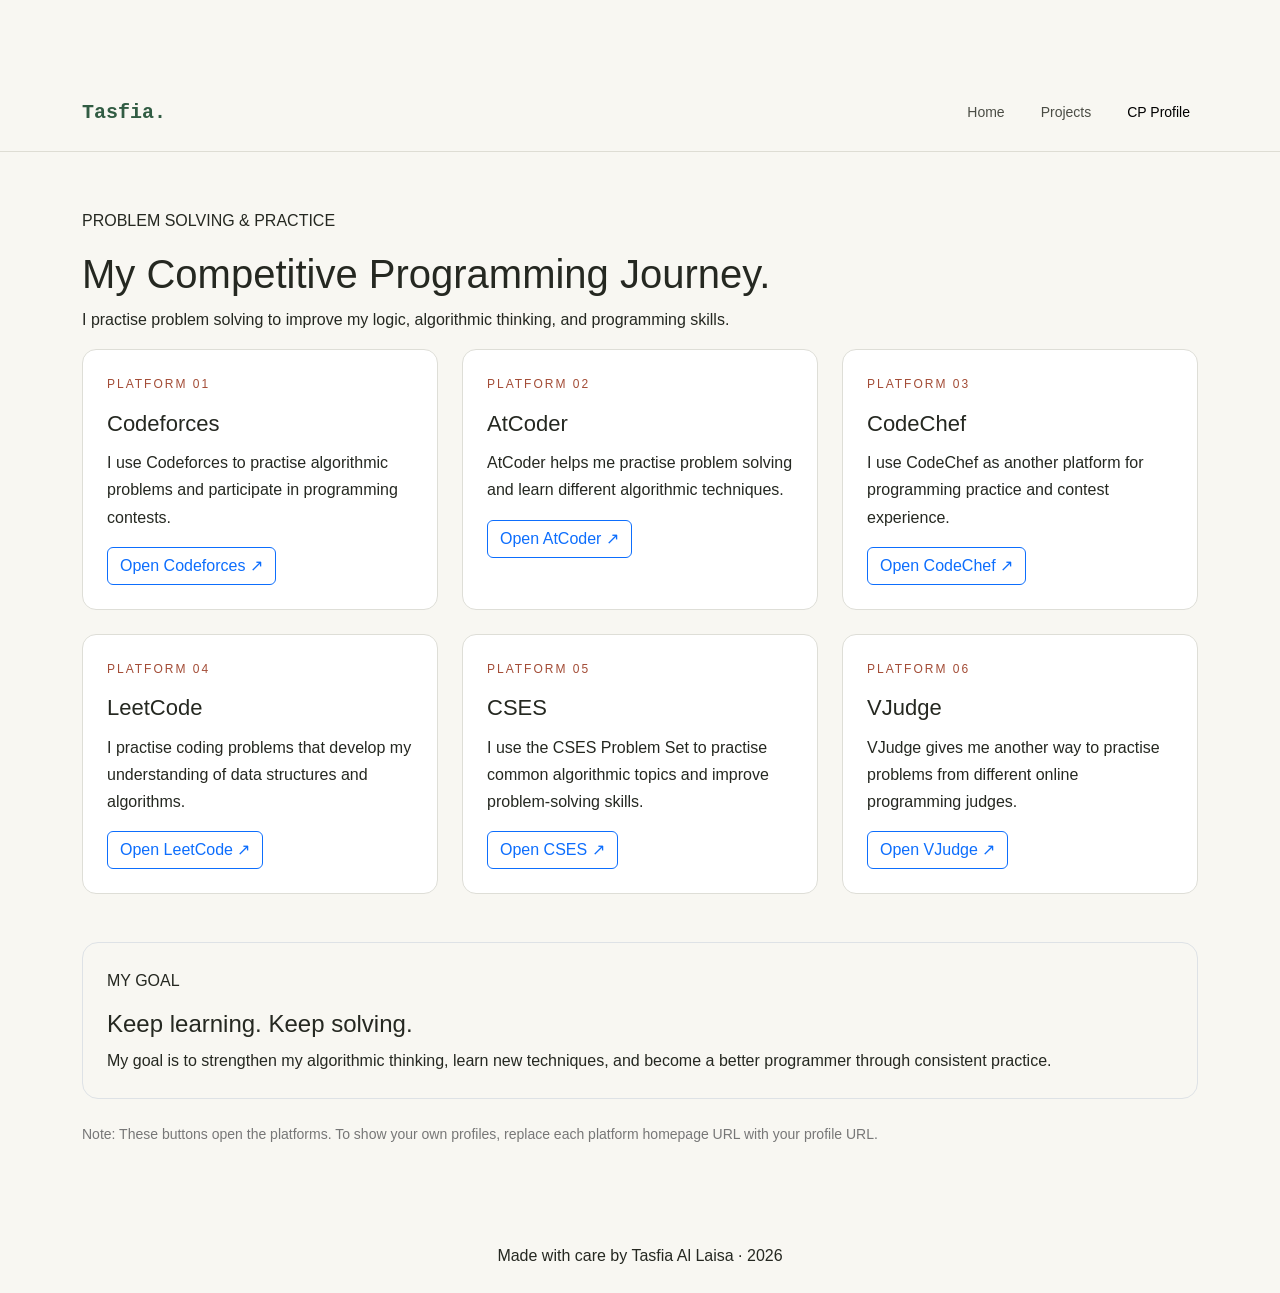
==== programming.html @ ba426640 "Initial project upload" ====
<!DOCTYPE html>
<html lang="en">
<head>
    <meta charset="UTF-8">
    <meta name="viewport" content="width=device-width, initial-scale=1.0">
    <title>CP Profile | Tasfia</title>

    <link href="https://cdn.jsdelivr.net/npm/bootstrap@5.3.3/dist/css/bootstrap.min.css"
          rel="stylesheet">
    <link rel="stylesheet" href="style.css">

    <style>
        body {
            padding-top: 75px;
        }

        .cp-page {
            padding: 55px 0;
        }

        .cp-card {
            padding: 24px;
            height: 100%;
            border: 1px solid #deded7;
            border-radius: 14px;
            background: var(--bs-body-bg, white);
        }

        .cp-number {
            font-size: 12px;
            letter-spacing: 2px;
            color: #a34c36;
        }

        .cp-card h2 {
            font-size: 22px;
            margin: 12px 0;
        }

        .cp-card p {
            line-height: 1.7;
        }

        .cp-card a {
            text-decoration: none;
        }

        .cp-note {
            color: #777;
            font-size: 14px;
        }
    </style>
</head>

<body>
    <nav class="navbar navbar-expand-lg fixed-top portfolio-nav">
        <div class="container">
            <a class="navbar-brand fw-bold" href="index.html">
                Tasfia<span>.</span>
            </a>

            <button class="navbar-toggler" type="button"
                    data-bs-toggle="collapse" data-bs-target="#mainNavbar"
                    aria-controls="mainNavbar" aria-expanded="false"
                    aria-label="Toggle navigation">
                <span class="navbar-toggler-icon"></span>
            </button>

            <div class="collapse navbar-collapse" id="mainNavbar">
                <ul class="navbar-nav ms-auto align-items-lg-center gap-lg-2">
                    <li class="nav-item">
                        <a class="nav-link" href="index.html">Home</a>
                    </li>
                    <li class="nav-item">
                        <a class="nav-link" href="projects.html">Projects</a>
                    </li>
                    <li class="nav-item">
                        <a class="nav-link active" href="programming.html">CP Profile</a>
                    </li>
                </ul>
            </div>
        </div>
    </nav>

    <main class="cp-page">
        <div class="container">
            <div class="section-heading">
                <p class="eyebrow">PROBLEM SOLVING & PRACTICE</p>
                <h1>My Competitive <span class="gradient-text">Programming Journey.</span></h1>
                <p>
                    I practise problem solving to improve my logic, algorithmic
                    thinking, and programming skills.
                </p>
            </div>

            <div class="row g-4">

                <div class="col-md-6 col-lg-4">
                    <div class="cp-card">
                        <p class="cp-number">PLATFORM 01</p>
                        <h2>Codeforces</h2>
                        <p>
                            I use Codeforces to practise algorithmic problems
                            and participate in programming contests.
                        </p>
                        <a href="https://codeforces.com/"
                           target="_blank" rel="noopener noreferrer"
                           class="btn btn-outline-primary">
                            Open Codeforces ↗
                        </a>
                    </div>
                </div>

                <div class="col-md-6 col-lg-4">
                    <div class="cp-card">
                        <p class="cp-number">PLATFORM 02</p>
                        <h2>AtCoder</h2>
                        <p>
                            AtCoder helps me practise problem solving and
                            learn different algorithmic techniques.
                        </p>
                        <a href="https://atcoder.jp/"
                           target="_blank" rel="noopener noreferrer"
                           class="btn btn-outline-primary">
                            Open AtCoder ↗
                        </a>
                    </div>
                </div>

                <div class="col-md-6 col-lg-4">
                    <div class="cp-card">
                        <p class="cp-number">PLATFORM 03</p>
                        <h2>CodeChef</h2>
                        <p>
                            I use CodeChef as another platform for programming
                            practice and contest experience.
                        </p>
                        <a href="https://www.codechef.com/"
                           target="_blank" rel="noopener noreferrer"
                           class="btn btn-outline-primary">
                            Open CodeChef ↗
                        </a>
                    </div>
                </div>

                <div class="col-md-6 col-lg-4">
                    <div class="cp-card">
                        <p class="cp-number">PLATFORM 04</p>
                        <h2>LeetCode</h2>
                        <p>
                            I practise coding problems that develop my
                            understanding of data structures and algorithms.
                        </p>
                        <a href="https://leetcode.com/"
                           target="_blank" rel="noopener noreferrer"
                           class="btn btn-outline-primary">
                            Open LeetCode ↗
                        </a>
                    </div>
                </div>

                <div class="col-md-6 col-lg-4">
                    <div class="cp-card">
                        <p class="cp-number">PLATFORM 05</p>
                        <h2>CSES</h2>
                        <p>
                            I use the CSES Problem Set to practise common
                            algorithmic topics and improve problem-solving skills.
                        </p>
                        <a href="https://cses.fi/problemset/"
                           target="_blank" rel="noopener noreferrer"
                           class="btn btn-outline-primary">
                            Open CSES ↗
                        </a>
                    </div>
                </div>

                <div class="col-md-6 col-lg-4">
                    <div class="cp-card">
                        <p class="cp-number">PLATFORM 06</p>
                        <h2>VJudge</h2>
                        <p>
                            VJudge gives me another way to practise problems
                            from different online programming judges.
                        </p>
                        <a href="https://vjudge.net/"
                           target="_blank" rel="noopener noreferrer"
                           class="btn btn-outline-primary">
                            Open VJudge ↗
                        </a>
                    </div>
                </div>

            </div>

            <div class="mt-5 p-4 rounded-4 border">
                <p class="eyebrow">MY GOAL</p>
                <h2 class="h4">Keep learning. Keep solving.</h2>
                <p class="mb-0">
                    My goal is to strengthen my algorithmic thinking,
                    learn new techniques, and become a better programmer
                    through consistent practice.
                </p>
            </div>

            <p class="cp-note mt-4">
                Note: These buttons open the platforms. To show your own
                profiles, replace each platform homepage URL with your profile URL.
            </p>
        </div>
    </main>

    <footer class="py-4 text-center">
        <p class="mb-0">Made with care by Tasfia Al Laisa · 2026</p>
    </footer>

    <script src="https://cdn.jsdelivr.net/npm/bootstrap@5.3.3/dist/js/bootstrap.bundle.min.js"></script>
</body>
</html>
---- style.css ----
/* General Settings */
* {
    margin: 0;
    padding: 0;
    box-sizing: border-box;
}

html {
    scroll-behavior: smooth;
    scroll-padding-top: 85px;
}

body {
    font-family: 'DM Sans', sans-serif;
    background-color: #f8f7f2;
    color: #252821;
    line-height: 1.7;
}

/* Navigation Bar */
.navbar {
    background-color: #f8f7f2;
    border-bottom: 1px solid #deddd4;
    padding: 16px 0;
    position: sticky;
    top: 0;
    z-index: 1000;
}

.navbar-brand {
    font-family: 'Space Mono', monospace;
    font-size: 20px;
    font-weight: bold;
    color: #315c43;
}

.navbar-brand:hover {
    color: #315c43;
}

.nav-link {
    color: #4b4d45;
    font-size: 14px;
    margin-left: 12px;
}

.nav-link:hover {
    color: #315c43;
}

.theme-btn {
    background-color: transparent;
    border: 1px solid #315c43;
    border-radius: 5px;
    padding: 6px 12px;
    color: #315c43;
    cursor: pointer;
    font-family: inherit;
}

/* Hero Section */
.hero-section {
    padding: 55px 0;
    background-color: #f8f7f2;
    background-image:
        linear-gradient(#e9e7dd 1px, transparent 1px),
        linear-gradient(90deg, #e9e7dd 1px, transparent 1px);
    background-size: 32px 32px;
}

.small-label {
    font-family: 'Space Mono', monospace;
    font-size: 11px;
    letter-spacing: 2px;
    color: #52775c;
    margin-bottom: 18px;
}

.hero-title {
    font-size: clamp(38px, 5vw, 65px);
    font-weight: 700;
    line-height: 1.15;
    margin-bottom: 24px;
}

.hero-title span {
    color: #315c43;
}

.hero-description {
    max-width: 550px;
    font-size: 17px;
    color: #606258;
    margin-bottom: 28px;
}

.hero-buttons {
    display: flex;
    flex-wrap: wrap;
    gap: 12px;
}

.main-btn {
    background-color: #315c43;
    border: 1px solid #315c43;
    color: white;
    padding: 11px 20px;
    border-radius: 5px;
}

.main-btn:hover {
    background-color: #244832;
    border-color: #244832;
    color: white;
}

.outline-btn {
    border: 1px solid #315c43;
    color: #315c43;
    padding: 11px 20px;
    border-radius: 5px;
}

.outline-btn:hover {
    background-color: #315c43;
    color: white;
}

.hero-note {
    font-size: 13px;
    color: #77786f;
    margin-top: 25px;
}

/* Student Profile Card */
.student-file {
    background-color: #fffefa;
    border: 1px solid #d6d5ca;
    padding: 24px;
    width: 100%;
    max-width: 380px;
    margin: 0 auto;
    box-sizing: border-box;
    box-shadow: 6px 6px 0 #d8ddce;
    transform: none;
}

.file-top {
    display: flex;
    justify-content: space-between;
    gap: 10px;
    font-family: 'Space Mono', monospace;
    font-size: 10px;
    color: #77786f;
    border-bottom: 1px dashed #d6d5ca;
    padding-bottom: 14px;
}

.photo-area {
    position: relative;
    width: 145px;
    margin: 24px auto 18px;
    text-align: center;
}

.photo-area img {
    display: block;
    width: 145px;
    height: 145px;
    margin: 0 auto;
    border-radius: 50%;
    object-fit: cover;
    border: 4px solid #e2e8d9;
    background-color: #e2e8d9;
}

.photo-label {
    display: inline-block;
    font-size: 11px;
    color: #315c43;
    margin-top: 8px;
    cursor: pointer;
    text-decoration: underline;
}

.student-file h3 {
    text-align: center;
    font-size: 23px;
    font-weight: 700;
    margin-bottom: 8px;
}

.file-course {
    text-align: center;
    color: #77786f;
    font-size: 12px;
    margin-bottom: 0;
}

.file-details {
    border-top: 1px solid #e5e3d9;
    margin-top: 22px;
    padding-top: 16px;
}

.file-details div {
    display: flex;
    justify-content: space-between;
    align-items: center;
    gap: 12px;
    padding: 7px 0;
}

.file-details span {
    font-family: 'Space Mono', monospace;
    font-size: 10px;
    color: #77786f;
}

.file-details strong {
    font-size: 12px;
    text-align: right;
}

.file-footer {
    border-top: 1px dashed #d6d5ca;
    padding-top: 12px;
    margin-top: 12px;
    margin-bottom: 0;
    text-align: center;
    font-family: 'Space Mono', monospace;
    font-size: 10px;
    color: #52775c;
}

/* Quick Facts */
.facts-section {
    padding: 25px 0;
    background-color: #315c43;
    color: white;
}

.fact-box {
    padding: 15px 5px;
}

.fact-box h3 {
    font-size: 30px;
    font-family: 'Space Mono', monospace;
    margin-bottom: 4px;
}

.fact-box p {
    font-size: 13px;
    margin-bottom: 0;
    color: #e1e8df;
}

/* Common Content Sections */
.content-section {
    padding: 85px 0;
}

.section-title {
    font-size: clamp(29px, 4vw, 42px);
    font-weight: 700;
    margin-bottom: 25px;
    line-height: 1.3;
}

.section-description {
    color: #66685e;
    max-width: 700px;
    margin-bottom: 25px;
}

.alternate-section {
    background-color: #eeeee5;
}

/* About Note */
.note-card {
    background-color: #fffefa;
    border: 1px solid #d6d5ca;
    padding: 25px;
    height: 100%;
}

.note-heading {
    font-family: 'Space Mono', monospace;
    font-size: 11px;
    letter-spacing: 1px;
    color: #52775c;
}

.note-card ul {
    padding-left: 20px;
    margin-top: 20px;
    margin-bottom: 0;
}

.note-card li {
    padding: 7px 0;
}

/* Education Timeline */
.timeline {
    max-width: 800px;
    margin-top: 35px;
}

.timeline-item {
    display: flex;
    gap: 30px;
    border-left: 2px solid #9ab49b;
    padding: 0 0 35px 25px;
    position: relative;
}

.timeline-item::before {
    content: "";
    width: 12px;
    height: 12px;
    background-color: #315c43;
    border-radius: 50%;
    position: absolute;
    left: -7px;
    top: 7px;
}

.timeline-date {
    font-family: 'Space Mono', monospace;
    font-size: 13px;
    color: #52775c;
    min-width: 55px;
    font-weight: bold;
}

.timeline-item h4 {
    font-size: 19px;
    font-weight: 700;
}

.timeline-item p {
    color: #66685e;
    margin-bottom: 0;
}

/* Skills */
.skills-list {
    display: flex;
    flex-wrap: wrap;
    gap: 12px;
    margin-top: 30px;
}

.skills-list span {
    border: 1px solid #b8c5b4;
    background-color: #fffefa;
    padding: 10px 18px;
    border-radius: 4px;
    font-size: 14px;
}

/* Project Filters */
.project-filters {
    display: flex;
    flex-wrap: wrap;
    gap: 10px;
}

.filter-btn {
    border: 1px solid #b8b9ae;
    background-color: transparent;
    color: #44463f;
    padding: 8px 16px;
    border-radius: 4px;
    cursor: pointer;
    font-family: inherit;
    font-size: 13px;
}

.filter-btn:hover,
.filter-btn.active {
    background-color: #315c43;
    color: white;
    border-color: #315c43;
}

/* Project Cards */
.project-card {
    background-color: #fffefa;
    border: 1px solid #deddd4;
    padding: 25px;
    height: 100%;
    transition: transform 0.2s, box-shadow 0.2s;
}

.project-card:hover {
    transform: translateY(-5px);
    box-shadow: 5px 5px 0 #d8ddce;
}

.project-number {
    font-family: 'Space Mono', monospace;
    font-size: 10px;
    color: #52775c;
}

.project-card h4 {
    font-size: 21px;
    font-weight: 700;
    margin-top: 18px;
    margin-bottom: 12px;
}

.project-card p {
    font-size: 14px;
    color: #66685e;
}

.project-tags {
    display: flex;
    flex-wrap: wrap;
    gap: 8px;
    margin-top: 20px;
}

.project-tags span {
    font-size: 11px;
    background-color: #e8ecdf;
    color: #315c43;
    padding: 5px 9px;
    border-radius: 3px;
}

.project-item.hidden {
    display: none;
}

/* Competitive Programming Links */
.platform-list {
    display: flex;
    flex-wrap: wrap;
    gap: 12px;
    margin-top: 25px;
}

.platform-list a,
.contact-links a {
    text-decoration: none;
    color: #315c43;
    background-color: #fffefa;
    border: 1px solid #d6d5ca;
    padding: 12px 18px;
    border-radius: 4px;
    transition: background-color 0.2s;
}

.platform-list a:hover,
.contact-links a:hover {
    background-color: #e4eadf;
}

.small-note {
    font-size: 12px;
    color: #77786f;
    margin-top: 18px;
}

/* Contact */
.contact-section {
    background-color: #e7e9de;
}

.contact-links {
    display: flex;
    flex-wrap: wrap;
    gap: 12px;
    margin-top: 25px;
}

/* Footer */
.site-footer {
    background-color: #252821;
    color: #e9e9e0;
    padding: 22px 0;
    font-size: 12px;
}

.site-footer p {
    margin-bottom: 0;
}

/* Dark Theme */
body.dark-mode {
    background-color: #20251f;
    color: #e9e9e0;
}

body.dark-mode .navbar,
body.dark-mode .hero-section {
    background-color: #20251f;
    background-image:
        linear-gradient(#30372f 1px, transparent 1px),
        linear-gradient(90deg, #30372f 1px, transparent 1px);
}

body.dark-mode .navbar {
    border-bottom-color: #40473e;
}

body.dark-mode .navbar-brand,
body.dark-mode .nav-link {
    color: #e9e9e0;
}

body.dark-mode .nav-link:hover {
    color: #a8c6a9;
}

body.dark-mode .theme-btn {
    color: #d1e0ce;
    border-color: #a8c6a9;
}

body.dark-mode .hero-description,
body.dark-mode .hero-note,
body.dark-mode .section-description,
body.dark-mode .timeline-item p,
body.dark-mode .project-card p,
body.dark-mode .small-note {
    color: #c2c7bc;
}

body.dark-mode .section-title {
    color: #f1f0e7;
}

body.dark-mode .alternate-section,
body.dark-mode .contact-section {
    background-color: #292f28;
}

body.dark-mode .student-file,
body.dark-mode .note-card,
body.dark-mode .skills-list span,
body.dark-mode .project-card,
body.dark-mode .platform-list a,
body.dark-mode .contact-links a,
body.dark-mode .journal-card,
body.dark-mode .form-control {
    background-color: #30372f;
    color: #e9e9e0;
    border-color: #4b5549;
}

body.dark-mode .file-details,
body.dark-mode .file-top,
body.dark-mode .file-footer,
body.dark-mode .journal-entry {
    border-color: #4b5549;
}

body.dark-mode .file-details span,
body.dark-mode .file-course,
body.dark-mode .file-footer {
    color: #c2c7bc;
}

body.dark-mode .project-tags span {
    background-color: #3d4b3d;
    color: #d1e0ce;
}

body.dark-mode .platform-list a,
body.dark-mode .contact-links a {
    color: #d1e0ce;
}

body.dark-mode .platform-list a:hover,
body.dark-mode .contact-links a:hover {
    background-color: #3d4b3d;
}

body.dark-mode .filter-btn {
    color: #e9e9e0;
    border-color: #667061;
}

body.dark-mode .filter-btn.active {
    background-color: #52775c;
    border-color: #52775c;
}

body.dark-mode .form-control::placeholder {
    color: #b6bcb1;
}

body.dark-mode .form-control:focus {
    border-color: #a8c6a9;
}

body.dark-mode .delete-entry {
    color: #ffaaa0;
    border-color: #b85b50;
}

body.dark-mode .navbar-toggler {
    filter: invert(1);
}

/* Mobile Screen */
@media (max-width: 767px) {
    .hero-section {
        padding: 55px 0;
    }

    .hero-title {
        font-size: 40px;
    }

    .content-section {
        padding: 60px 0;
    }

    .student-file {
        transform: none;
        max-width: 380px;
    }

    .timeline-item {
        gap: 15px;
        padding-left: 18px;
    }

    .timeline-date {
        min-width: 45px;
        font-size: 11px;
    }

    .journal-card {
        padding: 18px;
    }

    .contact-links a,
    .platform-list a {
        padding: 10px 12px;
        font-size: 13px;
    }
}
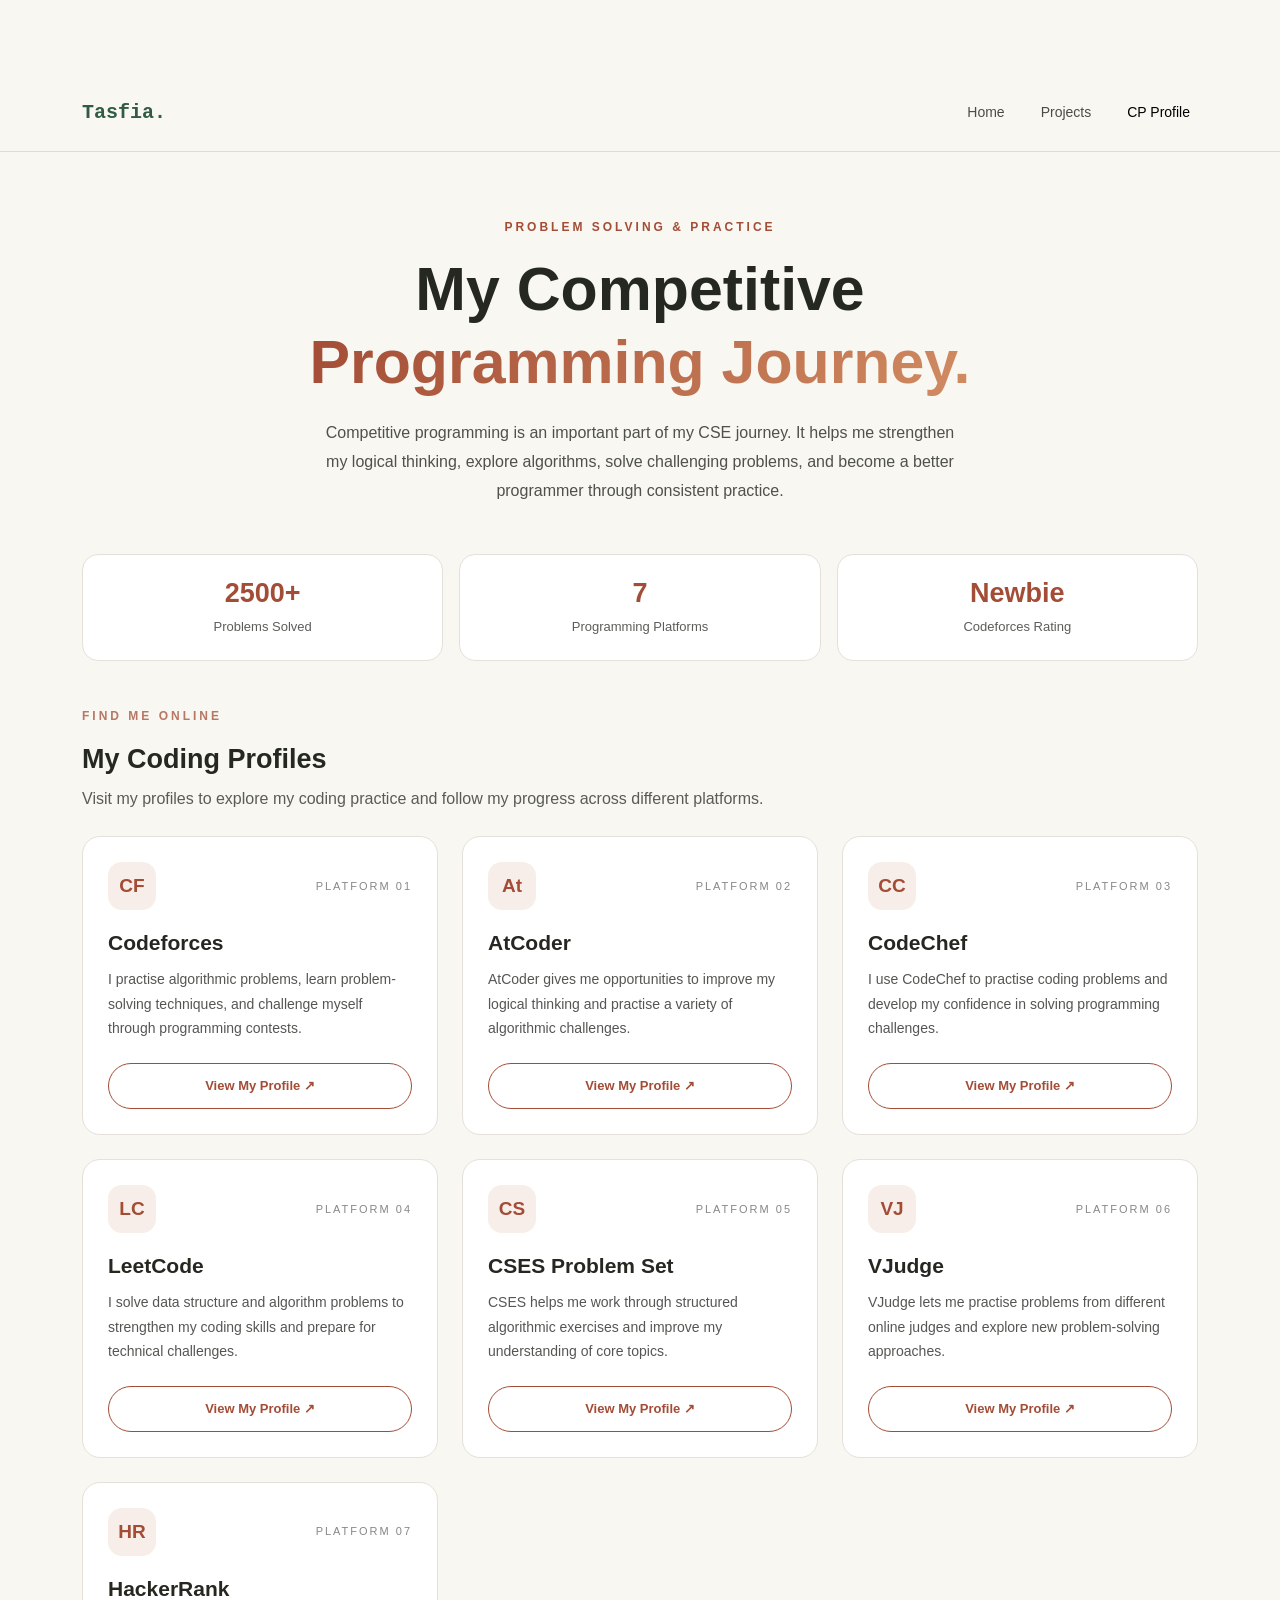
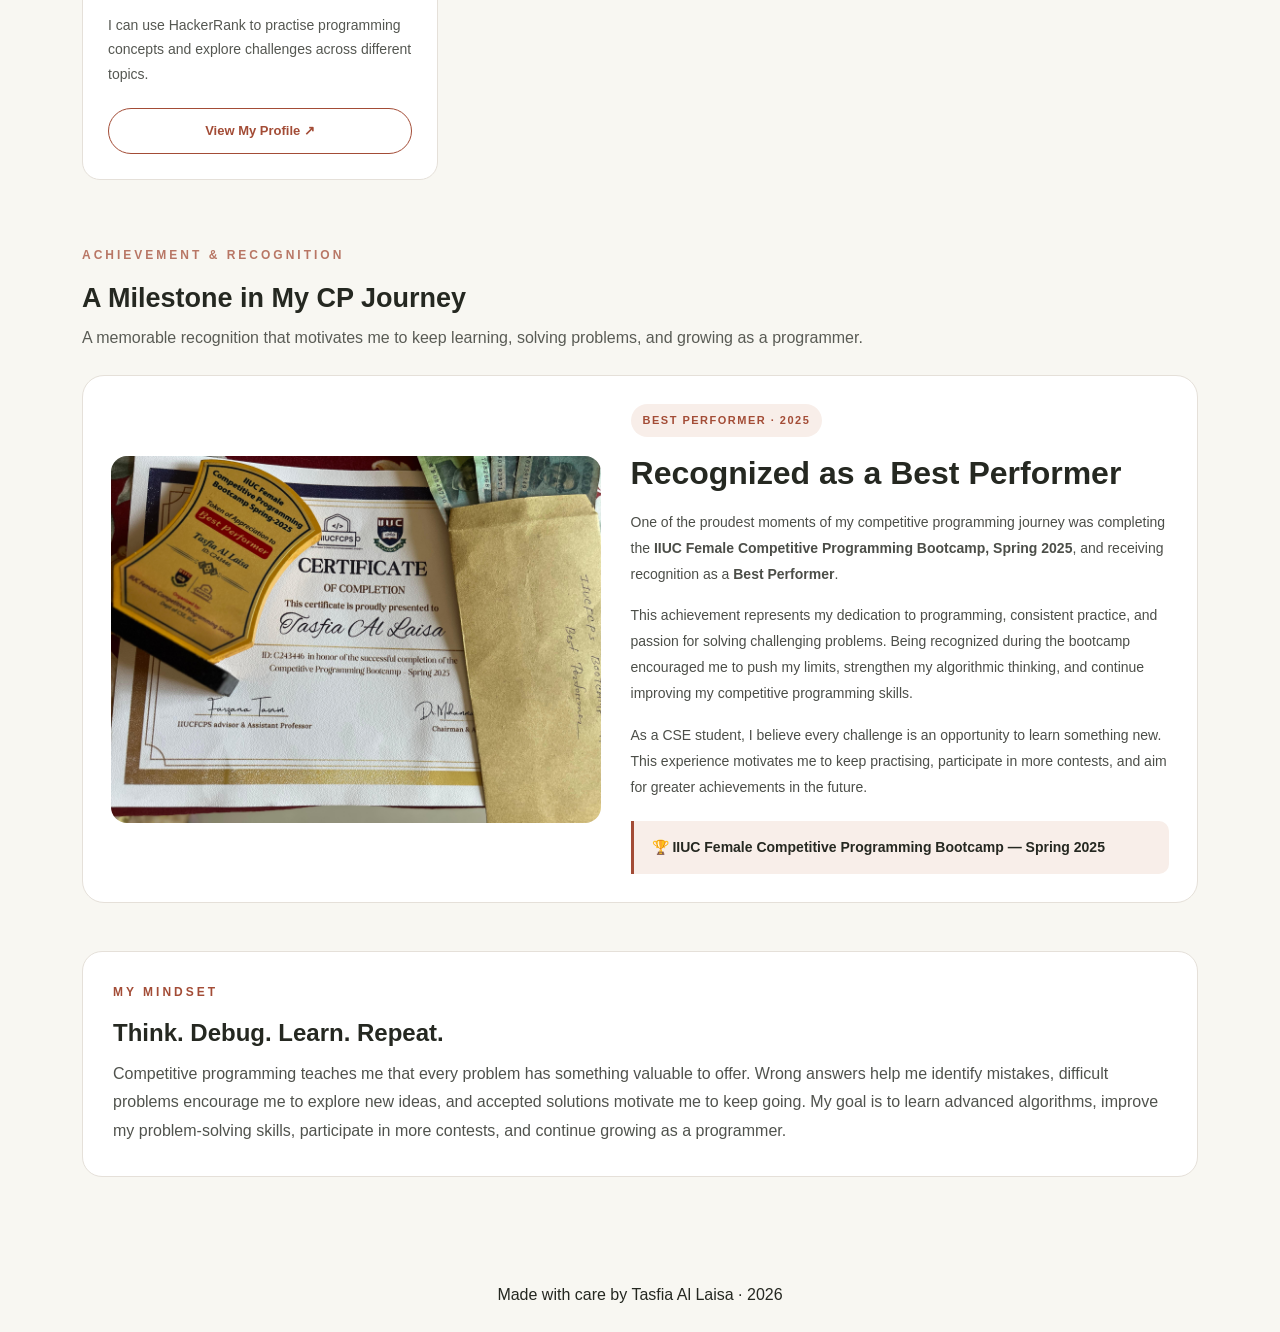
==== commit e41f6135: "Update portfolio pages and images" ====
--- a/programming.html
+++ b/programming.html
@@ -1,83 +1,399 @@
-
 <!DOCTYPE html>
 <html lang="en">
 <head>
     <meta charset="UTF-8">
     <meta name="viewport" content="width=device-width, initial-scale=1.0">
-    <title>CP Profile | Tasfia</title>
-
-    <link href="https://cdn.jsdelivr.net/npm/bootstrap@5.3.3/dist/css/bootstrap.min.css"
-          rel="stylesheet">
+
+    <title>CP Profile | Tasfia Al Laisa</title>
+
+    <!-- Bootstrap CSS -->
+    <link
+        href="https://cdn.jsdelivr.net/npm/bootstrap@5.3.3/dist/css/bootstrap.min.css"
+        rel="stylesheet"
+    >
+
+    <!-- Your existing portfolio stylesheet -->
     <link rel="stylesheet" href="style.css">
 
+    <!-- CP Profile Page Styling -->
     <style>
         body {
             padding-top: 75px;
         }
 
         .cp-page {
-            padding: 55px 0;
+            padding: 65px 0 80px;
+        }
+
+        .cp-hero {
+            max-width: 760px;
+            margin: 0 auto 48px;
+            text-align: center;
+        }
+
+        .cp-label {
+            color: #a34c36;
+            font-size: 12px;
+            font-weight: 700;
+            letter-spacing: 3px;
+            text-transform: uppercase;
+            margin-bottom: 16px;
+        }
+
+        .cp-hero h1 {
+            font-size: clamp(2.2rem, 5vw, 3.8rem);
+            font-weight: 800;
+            line-height: 1.2;
+            margin-bottom: 20px;
+        }
+
+        .cp-gradient {
+            background: linear-gradient(120deg, #a34c36, #d18b61);
+            -webkit-background-clip: text;
+            background-clip: text;
+            color: transparent;
+        }
+
+        .cp-hero > p:last-child {
+            max-width: 650px;
+            margin: 0 auto;
+            line-height: 1.8;
+            opacity: 0.8;
+        }
+
+        .cp-stats {
+            display: grid;
+            grid-template-columns: repeat(3, 1fr);
+            gap: 16px;
+            margin-bottom: 45px;
+        }
+
+        .cp-stat {
+            padding: 22px 14px;
+            text-align: center;
+            border: 1px solid var(--cp-border);
+            border-radius: 16px;
+            background: var(--cp-card);
+        }
+
+        .cp-stat h2 {
+            font-size: 27px;
+            font-weight: 800;
+            margin-bottom: 7px;
+            color: var(--cp-accent);
+        }
+
+        .cp-stat p {
+            font-size: 13px;
+            margin: 0;
+            opacity: 0.75;
+        }
+
+        .cp-section-heading {
+            margin-bottom: 24px;
+        }
+
+        .cp-section-heading h2 {
+            font-size: 27px;
+            font-weight: 750;
+            margin-bottom: 10px;
+        }
+
+        .cp-section-heading p {
+            line-height: 1.7;
+            opacity: 0.75;
         }
 
         .cp-card {
-            padding: 24px;
+            position: relative;
+            display: flex;
+            flex-direction: column;
             height: 100%;
-            border: 1px solid #deded7;
+            padding: 25px;
+            border: 1px solid var(--cp-border);
+            border-radius: 18px;
+            background: var(--cp-card);
+            transition: transform 0.25s ease,
+                        box-shadow 0.25s ease,
+                        border-color 0.25s ease;
+        }
+
+        .cp-card:hover {
+            transform: translateY(-6px);
+            border-color: var(--cp-accent);
+            box-shadow: 0 12px 30px rgba(0, 0, 0, 0.07);
+        }
+
+        .cp-card-top {
+            display: flex;
+            align-items: center;
+            justify-content: space-between;
+            gap: 12px;
+            margin-bottom: 20px;
+        }
+
+        .cp-icon {
+            display: flex;
+            align-items: center;
+            justify-content: center;
+            width: 48px;
+            height: 48px;
             border-radius: 14px;
-            background: var(--bs-body-bg, white);
+            background: var(--cp-icon-bg);
+            color: var(--cp-accent);
+            font-size: 19px;
+            font-weight: 800;
         }
 
         .cp-number {
+            font-size: 11px;
+            letter-spacing: 2px;
+            opacity: 0.55;
+        }
+
+        .cp-card h3 {
+            font-size: 21px;
+            font-weight: 750;
+            margin-bottom: 12px;
+        }
+
+        .cp-card > p {
+            line-height: 1.75;
+            font-size: 14px;
+            opacity: 0.78;
+            flex-grow: 1;
+            margin-bottom: 22px;
+        }
+
+        .cp-profile-link {
+            display: inline-flex;
+            align-items: center;
+            justify-content: center;
+            gap: 8px;
+            padding: 11px 16px;
+            border: 1px solid var(--cp-accent);
+            border-radius: 999px;
+            color: var(--cp-accent);
+            text-decoration: none;
+            font-size: 13px;
+            font-weight: 700;
+            transition: all 0.2s ease;
+        }
+
+        .cp-profile-link:hover {
+            background: var(--cp-accent);
+            color: #fff;
+        }
+
+        .cp-goal {
+            margin-top: 48px;
+            padding: 30px;
+            border: 1px solid var(--cp-border);
+            border-radius: 20px;
+            background: var(--cp-card);
+        }
+
+        .cp-goal h2 {
+            font-size: 24px;
+            font-weight: 800;
+            margin-bottom: 12px;
+        }
+
+        .cp-goal p:last-child {
+            line-height: 1.8;
+            opacity: 0.8;
+            margin-bottom: 0;
+        }
+
+        .cp-footer-note {
             font-size: 12px;
-            letter-spacing: 2px;
-            color: #a34c36;
-        }
-
-        .cp-card h2 {
-            font-size: 22px;
-            margin: 12px 0;
-        }
-
-        .cp-card p {
-            line-height: 1.7;
-        }
-
-        .cp-card a {
-            text-decoration: none;
-        }
-
-        .cp-note {
-            color: #777;
-            font-size: 14px;
-        }
+            opacity: 0.65;
+            margin-top: 25px;
+            text-align: center;
+        }
+
+        /* Light theme defaults */
+        body {
+            --cp-card: #ffffff;
+            --cp-border: #e5e0d9;
+            --cp-accent: #a34c36;
+            --cp-icon-bg: #f8eee9;
+        }
+
+        /* Support common dark theme classes */
+        body.dark-mode,
+        body.dark-theme,
+        body[data-theme="dark"] {
+            --cp-card: #202020;
+            --cp-border: #3c3c3c;
+            --cp-accent: #e5a083;
+            --cp-icon-bg: #382a25;
+        }
+
+        @media (max-width: 575px) {
+            .cp-page {
+                padding-top: 40px;
+            }
+
+            .cp-stats {
+                grid-template-columns: 1fr;
+                gap: 12px;
+            }
+
+            .cp-stat {
+                padding: 18px;
+            }
+
+            .cp-card {
+                padding: 21px;
+            }
+
+            .cp-goal {
+                padding: 23px;
+            }
+        }
+
+        @media (prefers-reduced-motion: reduce) {
+            .cp-card,
+            .cp-profile-link {
+                transition: none;
+            }
+        }
+    
+/* Achievements Section */
+.achievement-section {
+    margin-top: 65px;
+}
+
+.achievement-card {
+    display: grid;
+    grid-template-columns: 1fr 1.1fr;
+    gap: 30px;
+    align-items: center;
+    padding: 28px;
+    border: 1px solid var(--cp-border);
+    border-radius: 22px;
+    background: var(--cp-card);
+    overflow: hidden;
+}
+
+.achievement-image-wrap {
+    overflow: hidden;
+    border-radius: 16px;
+    background: var(--cp-icon-bg);
+}
+
+.achievement-image {
+    display: block;
+    width: 100%;
+    height: 100%;
+    min-height: 280px;
+    max-height: 420px;
+    object-fit: cover;
+    object-position: center;
+    transition: transform 0.4s ease;
+}
+
+.achievement-image-wrap:hover .achievement-image {
+    transform: scale(1.04);
+}
+
+.achievement-tag {
+    display: inline-block;
+    padding: 7px 12px;
+    margin-bottom: 16px;
+    border-radius: 999px;
+    background: var(--cp-icon-bg);
+    color: var(--cp-accent);
+    font-size: 11px;
+    font-weight: 800;
+    letter-spacing: 1.5px;
+}
+
+.achievement-content h2 {
+    font-size: clamp(23px, 3vw, 32px);
+    font-weight: 800;
+    line-height: 1.3;
+    margin-bottom: 15px;
+}
+
+.achievement-content p {
+    font-size: 14px;
+    line-height: 1.85;
+    opacity: 0.82;
+}
+
+.achievement-highlight {
+    margin-top: 20px;
+    padding: 15px 18px;
+    border-left: 3px solid var(--cp-accent);
+    border-radius: 0 10px 10px 0;
+    background: var(--cp-icon-bg);
+    font-size: 14px;
+    font-weight: 700;
+    line-height: 1.7;
+}
+
+@media (max-width: 767px) {
+    .achievement-card {
+        grid-template-columns: 1fr;
+        gap: 24px;
+        padding: 18px;
+    }
+
+    .achievement-image {
+        min-height: 220px;
+        max-height: 350px;
+    }
+}
+
+@media (prefers-reduced-motion: reduce) {
+    .achievement-image {
+        transition: none;
+    }
+}
+
     </style>
 </head>
 
 <body>
+
+    <!-- Navigation -->
     <nav class="navbar navbar-expand-lg fixed-top portfolio-nav">
         <div class="container">
+
             <a class="navbar-brand fw-bold" href="index.html">
                 Tasfia<span>.</span>
             </a>
 
-            <button class="navbar-toggler" type="button"
-                    data-bs-toggle="collapse" data-bs-target="#mainNavbar"
-                    aria-controls="mainNavbar" aria-expanded="false"
-                    aria-label="Toggle navigation">
+            <button
+                class="navbar-toggler"
+                type="button"
+                data-bs-toggle="collapse"
+                data-bs-target="#mainNavbar"
+                aria-controls="mainNavbar"
+                aria-expanded="false"
+                aria-label="Toggle navigation"
+            >
                 <span class="navbar-toggler-icon"></span>
             </button>
 
             <div class="collapse navbar-collapse" id="mainNavbar">
                 <ul class="navbar-nav ms-auto align-items-lg-center gap-lg-2">
+
                     <li class="nav-item">
                         <a class="nav-link" href="index.html">Home</a>
                     </li>
+
                     <li class="nav-item">
                         <a class="nav-link" href="projects.html">Projects</a>
                     </li>
+
                     <li class="nav-item">
-                        <a class="nav-link active" href="programming.html">CP Profile</a>
+                        <a class="nav-link active"
+                           href="programming.html">CP Profile</a>
                     </li>
+
                 </ul>
             </div>
         </div>
@@ -85,136 +401,327 @@
 
     <main class="cp-page">
         <div class="container">
-            <div class="section-heading">
-                <p class="eyebrow">PROBLEM SOLVING & PRACTICE</p>
-                <h1>My Competitive <span class="gradient-text">Programming Journey.</span></h1>
+
+            <!-- Page Introduction -->
+            <header class="cp-hero">
+                <p class="cp-label">Problem Solving & Practice</p>
+
+                <h1>
+                    My Competitive
+                    <span class="cp-gradient">Programming Journey.</span>
+                </h1>
+
                 <p>
-                    I practise problem solving to improve my logic, algorithmic
-                    thinking, and programming skills.
+                    Competitive programming is an important part of my
+                    CSE journey. It helps me strengthen my logical thinking,
+                    explore algorithms, solve challenging problems, and
+                    become a better programmer through consistent practice.
                 </p>
+            </header>
+
+            <!-- Statistics -->
+            <section class="cp-stats" aria-label="Programming statistics">
+
+                <div class="cp-stat">
+                    <h2>2500+</h2>
+                    <p>Problems Solved</p>
+                </div>
+
+                <div class="cp-stat">
+                    <h2>7</h2>
+                    <p>Programming Platforms</p>
+                </div>
+
+                <div class="cp-stat">
+                    <h2>Newbie</h2>
+                    <p>Codeforces Rating</p>
+                </div>
+
+            </section>
+
+            <!-- Personal Profiles -->
+            <section aria-labelledby="profiles-heading">
+
+                <div class="cp-section-heading">
+                    <p class="cp-label">Find Me Online</p>
+                    <h2 id="profiles-heading">My Coding Profiles</h2>
+                    <p>
+                        Visit my profiles to explore my coding practice
+                        and follow my progress across different platforms.
+                    </p>
+                </div>
+
+                <div class="row g-4">
+
+                    <!-- Codeforces -->
+                    <div class="col-md-6 col-lg-4">
+                        <article class="cp-card">
+                            <div class="cp-card-top">
+                                <div class="cp-icon">CF</div>
+                                <span class="cp-number">PLATFORM 01</span>
+                            </div>
+
+                            <h3>Codeforces</h3>
+                            <p>
+                                I practise algorithmic problems, learn
+                                problem-solving techniques, and challenge
+                                myself through programming contests.
+                            </p>
+
+                            <a class="cp-profile-link"
+                               href="https://codeforces.com/profile/EPIC_laisa"
+                               target="_blank"
+                               rel="noopener noreferrer">
+                                View My Profile ↗
+                            </a>
+                        </article>
+                    </div>
+
+                    <!-- AtCoder -->
+                    <div class="col-md-6 col-lg-4">
+                        <article class="cp-card">
+                            <div class="cp-card-top">
+                                <div class="cp-icon">At</div>
+                                <span class="cp-number">PLATFORM 02</span>
+                            </div>
+
+                            <h3>AtCoder</h3>
+                            <p>
+                                AtCoder gives me opportunities to improve
+                                my logical thinking and practise a variety
+                                of algorithmic challenges.
+                            </p>
+
+                            <a class="cp-profile-link"
+                               href="https://atcoder.jp/users/EPIC_laisa"
+                               target="_blank"
+                               rel="noopener noreferrer">
+                                View My Profile ↗
+                            </a>
+                        </article>
+                    </div>
+
+                    <!-- CodeChef -->
+                    <div class="col-md-6 col-lg-4">
+                        <article class="cp-card">
+                            <div class="cp-card-top">
+                                <div class="cp-icon">CC</div>
+                                <span class="cp-number">PLATFORM 03</span>
+                            </div>
+
+                            <h3>CodeChef</h3>
+                            <p>
+                                I use CodeChef to practise coding problems
+                                and develop my confidence in solving
+                                programming challenges.
+                            </p>
+
+                            <a class="cp-profile-link"
+                               href="https://www.codechef.com/users/epic_laisa"
+                               target="_blank"
+                               rel="noopener noreferrer">
+                                View My Profile ↗
+                            </a>
+                        </article>
+                    </div>
+
+                    <!-- LeetCode -->
+                    <div class="col-md-6 col-lg-4">
+                        <article class="cp-card">
+                            <div class="cp-card-top">
+                                <div class="cp-icon">LC</div>
+                                <span class="cp-number">PLATFORM 04</span>
+                            </div>
+
+                            <h3>LeetCode</h3>
+                            <p>
+                                I solve data structure and algorithm
+                                problems to strengthen my coding skills
+                                and prepare for technical challenges.
+                            </p>
+
+                            <a class="cp-profile-link"
+                               href="https://leetcode.com/u/EPIC_laisa/"
+                               target="_blank"
+                               rel="noopener noreferrer">
+                                View My Profile ↗
+                            </a>
+                        </article>
+                    </div>
+
+                    <!-- CSES -->
+                    <div class="col-md-6 col-lg-4">
+                        <article class="cp-card">
+                            <div class="cp-card-top">
+                                <div class="cp-icon">CS</div>
+                                <span class="cp-number">PLATFORM 05</span>
+                            </div>
+
+                            <h3>CSES Problem Set</h3>
+                            <p>
+                                CSES helps me work through structured
+                                algorithmic exercises and improve my
+                                understanding of core topics.
+                            </p>
+
+                            <a class="cp-profile-link"
+                               href="https://cses.fi/user/438562"
+                               target="_blank"
+                               rel="noopener noreferrer">
+                                View My Profile ↗
+                            </a>
+                        </article>
+                    </div>
+
+                    <!-- VJudge -->
+                    <div class="col-md-6 col-lg-4">
+                        <article class="cp-card">
+                            <div class="cp-card-top">
+                                <div class="cp-icon">VJ</div>
+                                <span class="cp-number">PLATFORM 06</span>
+                            </div>
+
+                            <h3>VJudge</h3>
+                            <p>
+                                VJudge lets me practise problems from
+                                different online judges and explore
+                                new problem-solving approaches.
+                            </p>
+
+                            <a class="cp-profile-link"
+                               href="https://vjudge.net/user/EPIC_laisa"
+                               target="_blank"
+                               rel="noopener noreferrer">
+                                View My Profile ↗
+                            </a>
+                        </article>
+                    </div>
+
+                    <!-- HackerRank -->
+                    <div class="col-md-6 col-lg-4">
+                        <article class="cp-card">
+                            <div class="cp-card-top">
+                                <div class="cp-icon">HR</div>
+                                <span class="cp-number">PLATFORM 07</span>
+                            </div>
+
+                            <h3>HackerRank</h3>
+                            <p>
+                                I can use HackerRank to practise
+                                programming concepts and explore
+                                challenges across different topics.
+                            </p>
+
+                            <a class="cp-profile-link"
+                               href="https://www.hackerrank.com/profile/EPIC_laisa"
+                               target="_blank"
+                               rel="noopener noreferrer">
+                                View My Profile ↗
+                            </a>
+                        </article>
+                    </div>
+
+                </div>
+            </section>
+
+            
+<!-- Achievement: Best Performer -->
+<section class="achievement-section" aria-labelledby="achievement-heading">
+
+    <div class="cp-section-heading">
+        <p class="cp-label">Achievement & Recognition</p>
+        <h2 id="achievement-heading">A Milestone in My CP Journey</h2>
+        <p>
+            A memorable recognition that motivates me to keep learning,
+            solving problems, and growing as a programmer.
+        </p>
+    </div>
+
+    <div class="achievement-card">
+
+        <!-- Achievement Photograph -->
+        <div class="achievement-image-wrap">
+            <img
+                src="images/bootcamp.jpg.jpeg"
+                alt="Certificate and award from the IIUC Female Competitive Programming Bootcamp, Spring 2025"
+                class="achievement-image"
+                loading="lazy"
+            >
+        </div>
+
+        <!-- Achievement Details -->
+        <div class="achievement-content">
+
+            <span class="achievement-tag">
+                BEST PERFORMER · 2025
+            </span>
+
+            <h2>
+                Recognized as a Best Performer
+            </h2>
+
+            <p>
+                One of the proudest moments of my competitive programming
+                journey was completing the
+                <strong>IIUC Female Competitive Programming Bootcamp,
+                Spring 2025</strong>, and receiving recognition as a
+                <strong>Best Performer</strong>.
+            </p>
+
+            <p>
+                This achievement represents my dedication to programming,
+                consistent practice, and passion for solving challenging
+                problems. Being recognized during the bootcamp encouraged
+                me to push my limits, strengthen my algorithmic thinking,
+                and continue improving my competitive programming skills.
+            </p>
+
+            <p>
+                As a CSE student, I believe every challenge is an opportunity
+                to learn something new. This experience motivates me to keep
+                practising, participate in more contests, and aim for greater
+                achievements in the future.
+            </p>
+
+            <div class="achievement-highlight">
+                🏆 IIUC Female Competitive Programming Bootcamp — Spring 2025
             </div>
 
-            <div class="row g-4">
-
-                <div class="col-md-6 col-lg-4">
-                    <div class="cp-card">
-                        <p class="cp-number">PLATFORM 01</p>
-                        <h2>Codeforces</h2>
-                        <p>
-                            I use Codeforces to practise algorithmic problems
-                            and participate in programming contests.
-                        </p>
-                        <a href="https://codeforces.com/"
-                           target="_blank" rel="noopener noreferrer"
-                           class="btn btn-outline-primary">
-                            Open Codeforces ↗
-                        </a>
-                    </div>
-                </div>
-
-                <div class="col-md-6 col-lg-4">
-                    <div class="cp-card">
-                        <p class="cp-number">PLATFORM 02</p>
-                        <h2>AtCoder</h2>
-                        <p>
-                            AtCoder helps me practise problem solving and
-                            learn different algorithmic techniques.
-                        </p>
-                        <a href="https://atcoder.jp/"
-                           target="_blank" rel="noopener noreferrer"
-                           class="btn btn-outline-primary">
-                            Open AtCoder ↗
-                        </a>
-                    </div>
-                </div>
-
-                <div class="col-md-6 col-lg-4">
-                    <div class="cp-card">
-                        <p class="cp-number">PLATFORM 03</p>
-                        <h2>CodeChef</h2>
-                        <p>
-                            I use CodeChef as another platform for programming
-                            practice and contest experience.
-                        </p>
-                        <a href="https://www.codechef.com/"
-                           target="_blank" rel="noopener noreferrer"
-                           class="btn btn-outline-primary">
-                            Open CodeChef ↗
-                        </a>
-                    </div>
-                </div>
-
-                <div class="col-md-6 col-lg-4">
-                    <div class="cp-card">
-                        <p class="cp-number">PLATFORM 04</p>
-                        <h2>LeetCode</h2>
-                        <p>
-                            I practise coding problems that develop my
-                            understanding of data structures and algorithms.
-                        </p>
-                        <a href="https://leetcode.com/"
-                           target="_blank" rel="noopener noreferrer"
-                           class="btn btn-outline-primary">
-                            Open LeetCode ↗
-                        </a>
-                    </div>
-                </div>
-
-                <div class="col-md-6 col-lg-4">
-                    <div class="cp-card">
-                        <p class="cp-number">PLATFORM 05</p>
-                        <h2>CSES</h2>
-                        <p>
-                            I use the CSES Problem Set to practise common
-                            algorithmic topics and improve problem-solving skills.
-                        </p>
-                        <a href="https://cses.fi/problemset/"
-                           target="_blank" rel="noopener noreferrer"
-                           class="btn btn-outline-primary">
-                            Open CSES ↗
-                        </a>
-                    </div>
-                </div>
-
-                <div class="col-md-6 col-lg-4">
-                    <div class="cp-card">
-                        <p class="cp-number">PLATFORM 06</p>
-                        <h2>VJudge</h2>
-                        <p>
-                            VJudge gives me another way to practise problems
-                            from different online programming judges.
-                        </p>
-                        <a href="https://vjudge.net/"
-                           target="_blank" rel="noopener noreferrer"
-                           class="btn btn-outline-primary">
-                            Open VJudge ↗
-                        </a>
-                    </div>
-                </div>
-
-            </div>
-
-            <div class="mt-5 p-4 rounded-4 border">
-                <p class="eyebrow">MY GOAL</p>
-                <h2 class="h4">Keep learning. Keep solving.</h2>
-                <p class="mb-0">
-                    My goal is to strengthen my algorithmic thinking,
-                    learn new techniques, and become a better programmer
-                    through consistent practice.
+        </div>
+    </div>
+
+</section>
+
+
+            <!-- My Competitive Programming Philosophy -->
+            <section class="cp-goal">
+                <p class="cp-label">My Mindset</p>
+
+                <h2>Think. Debug. Learn. Repeat.</h2>
+
+                <p>
+                    Competitive programming teaches me that every problem
+                    has something valuable to offer. Wrong answers help me
+                    identify mistakes, difficult problems encourage me to
+                    explore new ideas, and accepted solutions motivate me
+                    to keep going. My goal is to learn advanced algorithms,
+                    improve my problem-solving skills, participate in more
+                    contests, and continue growing as a programmer.
                 </p>
-            </div>
-
-            <p class="cp-note mt-4">
-                Note: These buttons open the platforms. To show your own
-                profiles, replace each platform homepage URL with your profile URL.
-            </p>
+            </section>
+
         </div>
     </main>
 
+    <!-- Footer -->
     <footer class="py-4 text-center">
-        <p class="mb-0">Made with care by Tasfia Al Laisa · 2026</p>
+        <p class="mb-0">
+            Made with care by Tasfia Al Laisa · 2026
+        </p>
     </footer>
 
+    <!-- Bootstrap JavaScript -->
     <script src="https://cdn.jsdelivr.net/npm/bootstrap@5.3.3/dist/js/bootstrap.bundle.min.js"></script>
+
 </body>
 </html>
